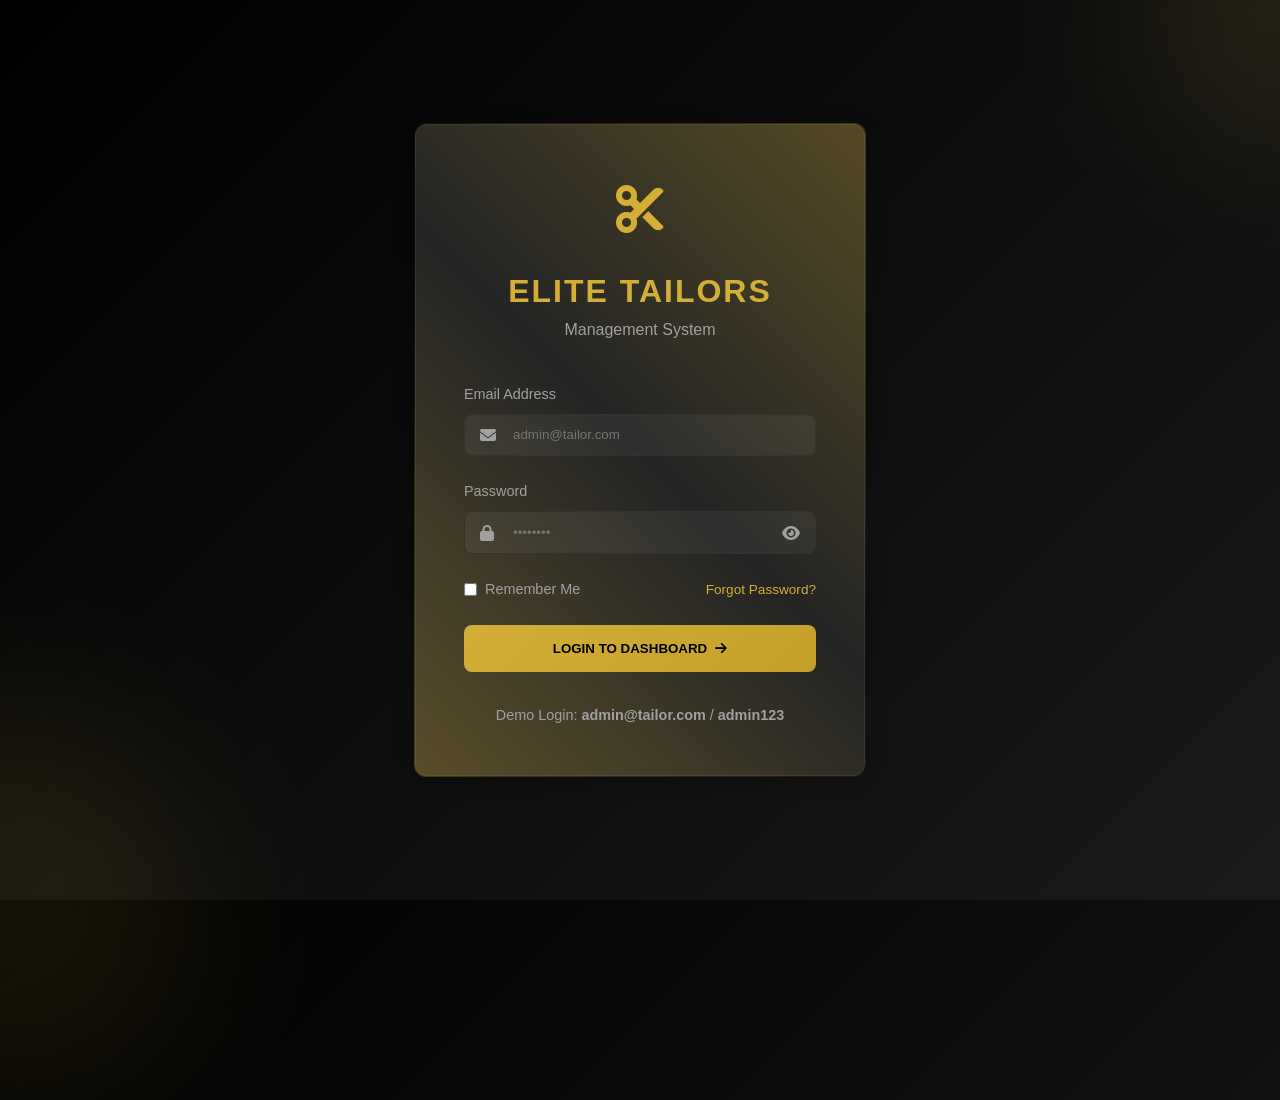
==== index.html @ 6ce7b5b6 "Initial commit: Tailor Management System premium dashboard" ====
<!DOCTYPE html>
<html lang="en">
<head>
    <meta charset="UTF-8">
    <meta name="viewport" content="width=device-width, initial-scale=1.0">
    <title>Login | Tailor Management System</title>
    <link rel="stylesheet" href="https://cdnjs.cloudflare.com/ajax/libs/font-awesome/6.4.0/css/all.min.css">
    <link rel="stylesheet" href="css/style.css">
    <style>
        body {
            display: flex;
            align-items: center;
            justify-content: center;
            min-height: 100vh;
            background: linear-gradient(135deg, #000 0%, #1a1a1a 100%);
            overflow: hidden;
        }

        .login-card {
            width: 100%;
            max-width: 450px;
            padding: 3rem;
            position: relative;
            z-index: 10;
        }

        .login-card::before {
            content: '';
            position: absolute;
            top: -2px;
            left: -2px;
            right: -2px;
            bottom: -2px;
            background: linear-gradient(45deg, var(--primary-gold), transparent, var(--secondary-gold));
            z-index: -1;
            border-radius: var(--border-radius);
            opacity: 0.3;
        }

        .login-header {
            text-align: center;
            margin-bottom: 2.5rem;
        }

        .login-header h1 {
            color: var(--primary-gold);
            font-size: 2rem;
            margin-top: 1rem;
            letter-spacing: 2px;
        }

        .login-logo {
            font-size: 3rem;
            color: var(--primary-gold);
        }

        .login-footer {
            margin-top: 2rem;
            text-align: center;
            color: var(--text-muted);
            font-size: 0.9rem;
        }

        .bg-decor {
            position: absolute;
            width: 100%;
            height: 100%;
            top: 0;
            left: 0;
            z-index: 1;
            pointer-events: none;
        }

        .circle {
            position: absolute;
            border-radius: 50%;
            background: var(--primary-gold);
            filter: blur(80px);
            opacity: 0.1;
        }

        .c1 { width: 300px; height: 300px; top: -150px; right: -150px; }
        .c2 { width: 400px; height: 400px; bottom: -200px; left: -200px; }
    </style>
</head>
<body>
    <div class="bg-decor">
        <div class="circle c1"></div>
        <div class="circle c2"></div>
    </div>

    <div class="card login-card slide-in">
        <div class="login-header">
            <div class="login-logo">
                <i class="fas fa-scissors"></i>
            </div>
            <h1>ELITE TAILORS</h1>
            <p style="color: var(--text-muted)">Management System</p>
        </div>

        <form id="loginForm">
            <div class="form-group">
                <label>Email Address</label>
                <div style="position: relative;">
                    <i class="fas fa-envelope" style="position: absolute; left: 1rem; top: 50%; transform: translateY(-50%); color: var(--text-muted)"></i>
                    <input type="email" id="email" class="form-control" placeholder="admin@tailor.com" required style="padding-left: 3rem;">
                </div>
            </div>
            <div class="form-group">
                <label>Password</label>
                <div style="position: relative;">
                    <i class="fas fa-lock" style="position: absolute; left: 1rem; top: 50%; transform: translateY(-50%); color: var(--text-muted)"></i>
                    <input type="password" id="password" class="form-control" placeholder="••••••••" required style="padding-left: 3rem; padding-right: 3rem;">
                    <i class="fas fa-eye" id="togglePassword" style="position: absolute; right: 1rem; top: 50%; transform: translateY(-50%); cursor: pointer; color: var(--text-muted)"></i>
                </div>
            </div>
            <div class="form-group" style="display: flex; align-items: center; justify-content: space-between;">
                <label style="display: flex; align-items: center; cursor: pointer; margin-bottom: 0;">
                    <input type="checkbox" style="margin-right: 0.5rem; accent-color: var(--primary-gold);"> Remember Me
                </label>
                <a href="#" style="color: var(--primary-gold); text-decoration: none; font-size: 0.85rem;">Forgot Password?</a>
            </div>
            <button type="submit" class="btn btn-primary" style="width: 100%; justify-content: center; padding: 1rem;">
                LOGIN TO DASHBOARD <i class="fas fa-arrow-right"></i>
            </button>
        </form>

        <div class="login-footer">
            <p>Demo Login: <strong>admin@tailor.com</strong> / <strong>admin123</strong></p>
        </div>
    </div>

    <script src="js/storage.js"></script>
    <script src="js/utils.js"></script>
    <script>
        document.getElementById('togglePassword').addEventListener('click', function() {
            const password = document.getElementById('password');
            const type = password.getAttribute('type') === 'password' ? 'text' : 'password';
            password.setAttribute('type', type);
            this.classList.toggle('fa-eye-slash');
        });

        document.getElementById('loginForm').addEventListener('submit', function(e) {
            e.preventDefault();
            const email = document.getElementById('email').value;
            const password = document.getElementById('password').value;

            if (Storage.login(email, password)) {
                UI.showNotification('Login successful! Redirecting...', 'success');
                setTimeout(() => {
                    window.location.href = 'dashboard.html';
                }, 1000);
            } else {
                UI.showNotification('Invalid credentials. Please try again.', 'error');
            }
        });
    </script>
</body>
</html>
---- css/style.css ----
/* 
    Tailor Management System - Core Styles
    Theme: Black & Gold Luxury
*/

@import 'animations.css';
@import 'responsive.css';

:root {
    /* Color Palette */
    --primary-gold: #D4AF37;
    --secondary-gold: #C5A028;
    --dark-bg: #0F0F0F;
    --sidebar-bg: #1A1A1A;
    --card-bg: #242424;
    --text-main: #FFFFFF;
    --text-muted: #A0A0A0;
    --accent-color: #D4AF37;
    --border-color: #333333;
    --success: #28a745;
    --warning: #ffc107;
    --danger: #dc3545;
    
    /* Spacing & Transitions */
    --transition-speed: 0.3s;
    --border-radius: 12px;
    --glass-bg: rgba(255, 255, 255, 0.05);
    --glass-border: rgba(255, 255, 255, 0.1);
}

[data-theme="light"] {
    --primary-gold: #B8860B;
    --secondary-gold: #996515;
    --dark-bg: #F5F5F5;
    --sidebar-bg: #FFFFFF;
    --card-bg: #FFFFFF;
    --text-main: #1A1A1A;
    --text-muted: #666666;
    --border-color: #E0E0E0;
    --glass-bg: rgba(0, 0, 0, 0.05);
    --glass-border: rgba(0, 0, 0, 0.1);
}

* {
    margin: 0;
    padding: 0;
    box-sizing: border-box;
    font-family: 'Inter', 'Segoe UI', Roboto, sans-serif;
}

body {
    background-color: var(--dark-bg);
    color: var(--text-main);
    line-height: 1.6;
    overflow-x: hidden;
}

/* Layout */
.app-container {
    display: flex;
    min-height: 100vh;
}

/* Sidebar */
.sidebar {
    width: 260px;
    background-color: var(--sidebar-bg);
    border-right: 1px solid var(--border-color);
    display: flex;
    flex-direction: column;
    transition: width var(--transition-speed);
    z-index: 1000;
}

.sidebar.collapsed {
    width: 80px;
}

.logo-container {
    padding: 2rem;
    display: flex;
    align-items: center;
    gap: 1rem;
    border-bottom: 1px solid var(--border-color);
}

.logo-icon {
    width: 40px;
    height: 40px;
    background: linear-gradient(135deg, var(--primary-gold), var(--secondary-gold));
    border-radius: 8px;
    display: flex;
    align-items: center;
    justify-content: center;
    color: #000;
    font-weight: bold;
    font-size: 1.2rem;
}

.logo-text {
    font-size: 1.1rem;
    font-weight: 700;
    color: var(--primary-gold);
    letter-spacing: 1px;
    white-space: nowrap;
}

.sidebar.collapsed .logo-text {
    display: none;
}

.nav-menu {
    flex: 1;
    padding: 1.5rem 0;
}

.nav-item {
    padding: 0.8rem 2rem;
    display: flex;
    align-items: center;
    gap: 1rem;
    color: var(--text-muted);
    text-decoration: none;
    transition: all var(--transition-speed);
    border-left: 3px solid transparent;
}

.nav-item:hover, .nav-item.active {
    color: var(--primary-gold);
    background-color: var(--glass-bg);
    border-left-color: var(--primary-gold);
}

.nav-item i {
    font-size: 1.2rem;
    width: 24px;
    text-align: center;
}

.sidebar.collapsed .nav-item span {
    display: none;
}

/* Main Content Area */
.main-content {
    flex: 1;
    display: flex;
    flex-direction: column;
    min-width: 0;
}

header {
    height: 70px;
    background-color: var(--sidebar-bg);
    border-bottom: 1px solid var(--border-color);
    display: flex;
    align-items: center;
    justify-content: space-between;
    padding: 0 2rem;
}

.header-left {
    display: flex;
    align-items: center;
    gap: 1.5rem;
}

.sidebar-toggle {
    cursor: pointer;
    font-size: 1.2rem;
    color: var(--text-muted);
}

.page-title {
    font-size: 1.4rem;
    font-weight: 600;
}

.header-right {
    display: flex;
    align-items: center;
    gap: 1.5rem;
}

/* Common UI Elements */
.content-wrapper {
    padding: 2rem;
    flex: 1;
    overflow-y: auto;
}

.card {
    background-color: var(--card-bg);
    border: 1px solid var(--border-color);
    border-radius: var(--border-radius);
    padding: 1.5rem;
    box-shadow: 0 4px 20px rgba(0, 0, 0, 0.3);
}

.btn {
    padding: 0.7rem 1.5rem;
    border-radius: 8px;
    border: none;
    cursor: pointer;
    font-weight: 600;
    transition: all var(--transition-speed);
    display: inline-flex;
    align-items: center;
    gap: 0.5rem;
}

.btn-primary {
    background: linear-gradient(135deg, var(--primary-gold), var(--secondary-gold));
    color: #000;
}

.btn-primary:hover {
    transform: translateY(-2px);
    box-shadow: 0 4px 15px rgba(212, 175, 55, 0.3);
}

.btn-outline {
    background: transparent;
    border: 1px solid var(--primary-gold);
    color: var(--primary-gold);
}

.btn-outline:hover {
    background: var(--primary-gold);
    color: #000;
}

/* Forms */
.form-group {
    margin-bottom: 1.5rem;
}

.form-group label {
    display: block;
    margin-bottom: 0.5rem;
    color: var(--text-muted);
    font-size: 0.9rem;
}

.form-control {
    width: 100%;
    padding: 0.8rem 1rem;
    background-color: rgba(255, 255, 255, 0.05);
    border: 1px solid var(--border-color);
    border-radius: 8px;
    color: #fff;
    outline: none;
}

.form-control:focus {
    border-color: var(--primary-gold);
    background-color: rgba(255, 255, 255, 0.08);
}

/* Notifications */
.notification {
    position: fixed;
    top: 20px;
    right: 20px;
    padding: 1rem 1.5rem;
    border-radius: 8px;
    z-index: 2000;
    display: flex;
    align-items: center;
    gap: 1rem;
    min-width: 300px;
    box-shadow: 0 10px 30px rgba(0, 0, 0, 0.5);
}

.notification.success { background: #1b5e20; border-left: 5px solid #4caf50; }
.notification.error { background: #b71c1c; border-left: 5px solid #f44336; }

/* Animations */
@keyframes slideIn {
    from { transform: translateX(100%); opacity: 0; }
    to { transform: translateX(0); opacity: 1; }
}

.slide-in { animation: slideIn 0.3s ease-out forwards; }
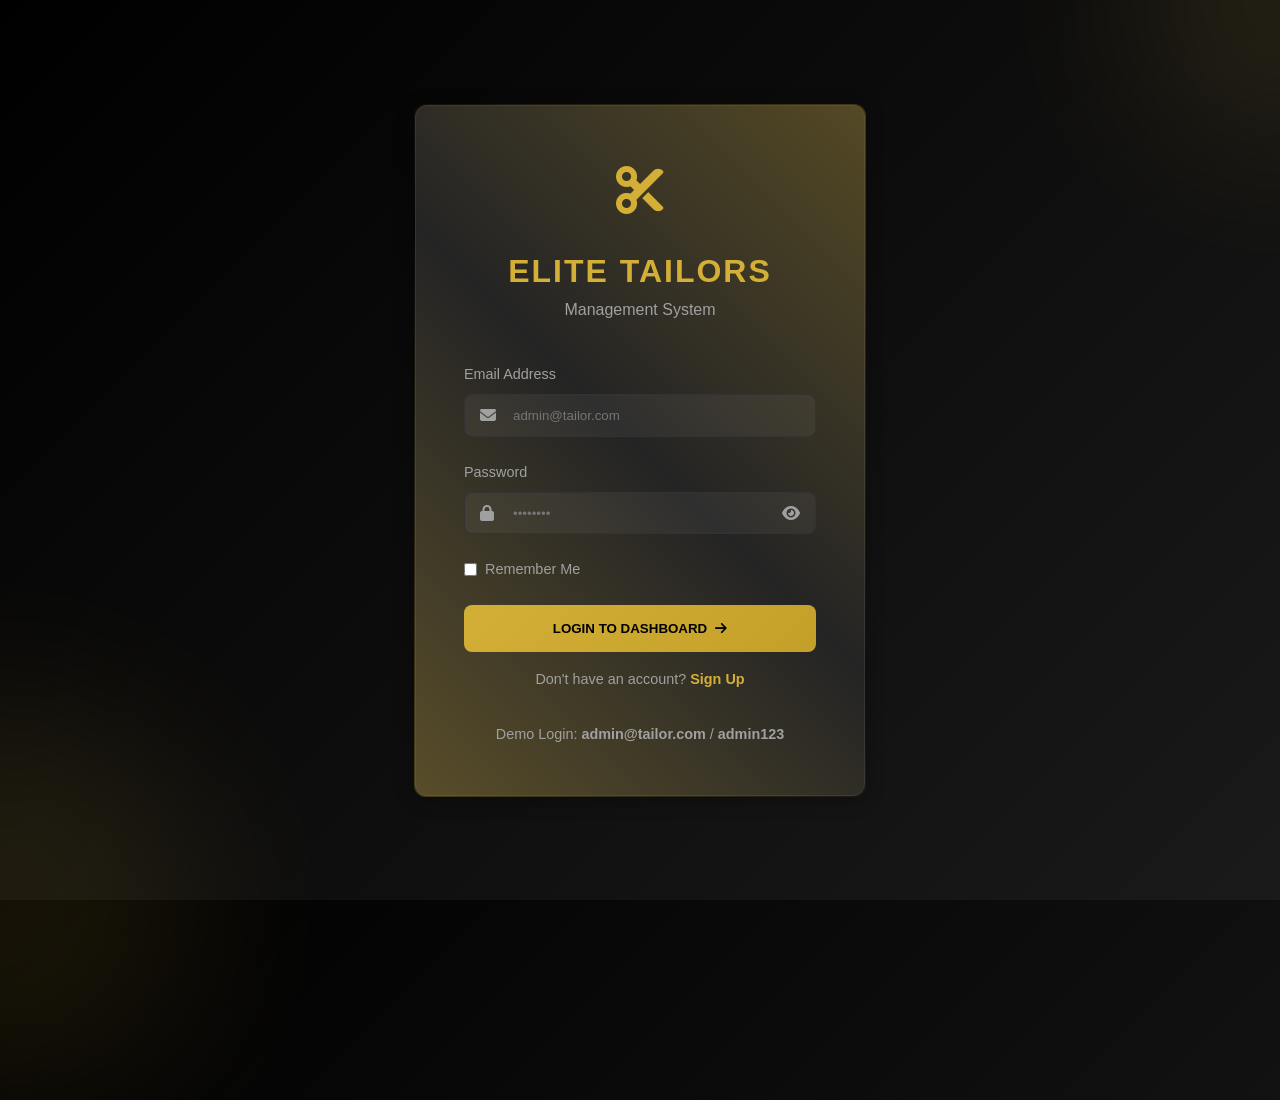
==== commit 45553a09: "Added signup functionality and multi-user support" ====
--- a/index.html
+++ b/index.html
@@ -95,9 +95,10 @@
                 <i class="fas fa-scissors"></i>
             </div>
             <h1>ELITE TAILORS</h1>
-            <p style="color: var(--text-muted)">Management System</p>
+            <p style="color: var(--text-muted)" id="pageSubtitle">Management System</p>
         </div>
 
+        <!-- Login Form -->
         <form id="loginForm">
             <div class="form-group">
                 <label>Email Address</label>
@@ -111,21 +112,55 @@
                 <div style="position: relative;">
                     <i class="fas fa-lock" style="position: absolute; left: 1rem; top: 50%; transform: translateY(-50%); color: var(--text-muted)"></i>
                     <input type="password" id="password" class="form-control" placeholder="••••••••" required style="padding-left: 3rem; padding-right: 3rem;">
-                    <i class="fas fa-eye" id="togglePassword" style="position: absolute; right: 1rem; top: 50%; transform: translateY(-50%); cursor: pointer; color: var(--text-muted)"></i>
+                    <i class="fas fa-eye toggle-password" style="position: absolute; right: 1rem; top: 50%; transform: translateY(-50%); cursor: pointer; color: var(--text-muted)"></i>
                 </div>
             </div>
             <div class="form-group" style="display: flex; align-items: center; justify-content: space-between;">
                 <label style="display: flex; align-items: center; cursor: pointer; margin-bottom: 0;">
                     <input type="checkbox" style="margin-right: 0.5rem; accent-color: var(--primary-gold);"> Remember Me
                 </label>
-                <a href="#" style="color: var(--primary-gold); text-decoration: none; font-size: 0.85rem;">Forgot Password?</a>
-            </div>
-            <button type="submit" class="btn btn-primary" style="width: 100%; justify-content: center; padding: 1rem;">
+            </div>
+            <button type="submit" class="btn btn-primary" style="width: 100%; justify-content: center; padding: 1rem; margin-bottom: 1rem;">
                 LOGIN TO DASHBOARD <i class="fas fa-arrow-right"></i>
             </button>
+            <p style="text-align: center; font-size: 0.9rem; color: var(--text-muted);">
+                Don't have an account? <a href="#" id="showSignup" style="color: var(--primary-gold); text-decoration: none; font-weight: bold;">Sign Up</a>
+            </p>
         </form>
 
-        <div class="login-footer">
+        <!-- Signup Form (Hidden by default) -->
+        <form id="signupForm" style="display: none;">
+            <div class="form-group">
+                <label>Full Name</label>
+                <div style="position: relative;">
+                    <i class="fas fa-user" style="position: absolute; left: 1rem; top: 50%; transform: translateY(-50%); color: var(--text-muted)"></i>
+                    <input type="text" id="signupName" class="form-control" placeholder="Your Name" required style="padding-left: 3rem;">
+                </div>
+            </div>
+            <div class="form-group">
+                <label>Email Address</label>
+                <div style="position: relative;">
+                    <i class="fas fa-envelope" style="position: absolute; left: 1rem; top: 50%; transform: translateY(-50%); color: var(--text-muted)"></i>
+                    <input type="email" id="signupEmail" class="form-control" placeholder="name@example.com" required style="padding-left: 3rem;">
+                </div>
+            </div>
+            <div class="form-group">
+                <label>Password</label>
+                <div style="position: relative;">
+                    <i class="fas fa-lock" style="position: absolute; left: 1rem; top: 50%; transform: translateY(-50%); color: var(--text-muted)"></i>
+                    <input type="password" id="signupPassword" class="form-control" placeholder="••••••••" required style="padding-left: 3rem; padding-right: 3rem;">
+                    <i class="fas fa-eye toggle-password" style="position: absolute; right: 1rem; top: 50%; transform: translateY(-50%); cursor: pointer; color: var(--text-muted)"></i>
+                </div>
+            </div>
+            <button type="submit" class="btn btn-primary" style="width: 100%; justify-content: center; padding: 1rem; margin-bottom: 1rem;">
+                CREATE ACCOUNT <i class="fas fa-user-plus"></i>
+            </button>
+            <p style="text-align: center; font-size: 0.9rem; color: var(--text-muted);">
+                Already have an account? <a href="#" id="showLogin" style="color: var(--primary-gold); text-decoration: none; font-weight: bold;">Login</a>
+            </p>
+        </form>
+
+        <div class="login-footer" id="demoNote">
             <p>Demo Login: <strong>admin@tailor.com</strong> / <strong>admin123</strong></p>
         </div>
     </div>
@@ -133,14 +168,42 @@
     <script src="js/storage.js"></script>
     <script src="js/utils.js"></script>
     <script>
-        document.getElementById('togglePassword').addEventListener('click', function() {
-            const password = document.getElementById('password');
-            const type = password.getAttribute('type') === 'password' ? 'text' : 'password';
-            password.setAttribute('type', type);
-            this.classList.toggle('fa-eye-slash');
+        const loginForm = document.getElementById('loginForm');
+        const signupForm = document.getElementById('signupForm');
+        const showSignup = document.getElementById('showSignup');
+        const showLogin = document.getElementById('showLogin');
+        const pageSubtitle = document.getElementById('pageSubtitle');
+        const demoNote = document.getElementById('demoNote');
+
+        // Toggle Password Visibility
+        document.querySelectorAll('.toggle-password').forEach(btn => {
+            btn.addEventListener('click', function() {
+                const input = this.previousElementSibling;
+                const type = input.getAttribute('type') === 'password' ? 'text' : 'password';
+                input.setAttribute('type', type);
+                this.classList.toggle('fa-eye-slash');
+            });
         });
 
-        document.getElementById('loginForm').addEventListener('submit', function(e) {
+        // Toggle Forms
+        showSignup.onclick = (e) => {
+            e.preventDefault();
+            loginForm.style.display = 'none';
+            signupForm.style.display = 'block';
+            pageSubtitle.textContent = 'Create New Account';
+            demoNote.style.opacity = '0';
+        };
+
+        showLogin.onclick = (e) => {
+            e.preventDefault();
+            signupForm.style.display = 'none';
+            loginForm.style.display = 'block';
+            pageSubtitle.textContent = 'Management System';
+            demoNote.style.opacity = '1';
+        };
+
+        // Login Logic
+        loginForm.addEventListener('submit', function(e) {
             e.preventDefault();
             const email = document.getElementById('email').value;
             const password = document.getElementById('password').value;
@@ -154,6 +217,24 @@
                 UI.showNotification('Invalid credentials. Please try again.', 'error');
             }
         });
+
+        // Signup Logic
+        signupForm.addEventListener('submit', function(e) {
+            e.preventDefault();
+            const name = document.getElementById('signupName').value;
+            const email = document.getElementById('signupEmail').value;
+            const password = document.getElementById('signupPassword').value;
+
+            const result = Storage.signup({ name, email, password });
+            if (result.success) {
+                UI.showNotification('Account created! You can now login.', 'success');
+                setTimeout(() => {
+                    showLogin.click();
+                }, 1500);
+            } else {
+                UI.showNotification(result.message, 'error');
+            }
+        });
     </script>
 </body>
 </html>
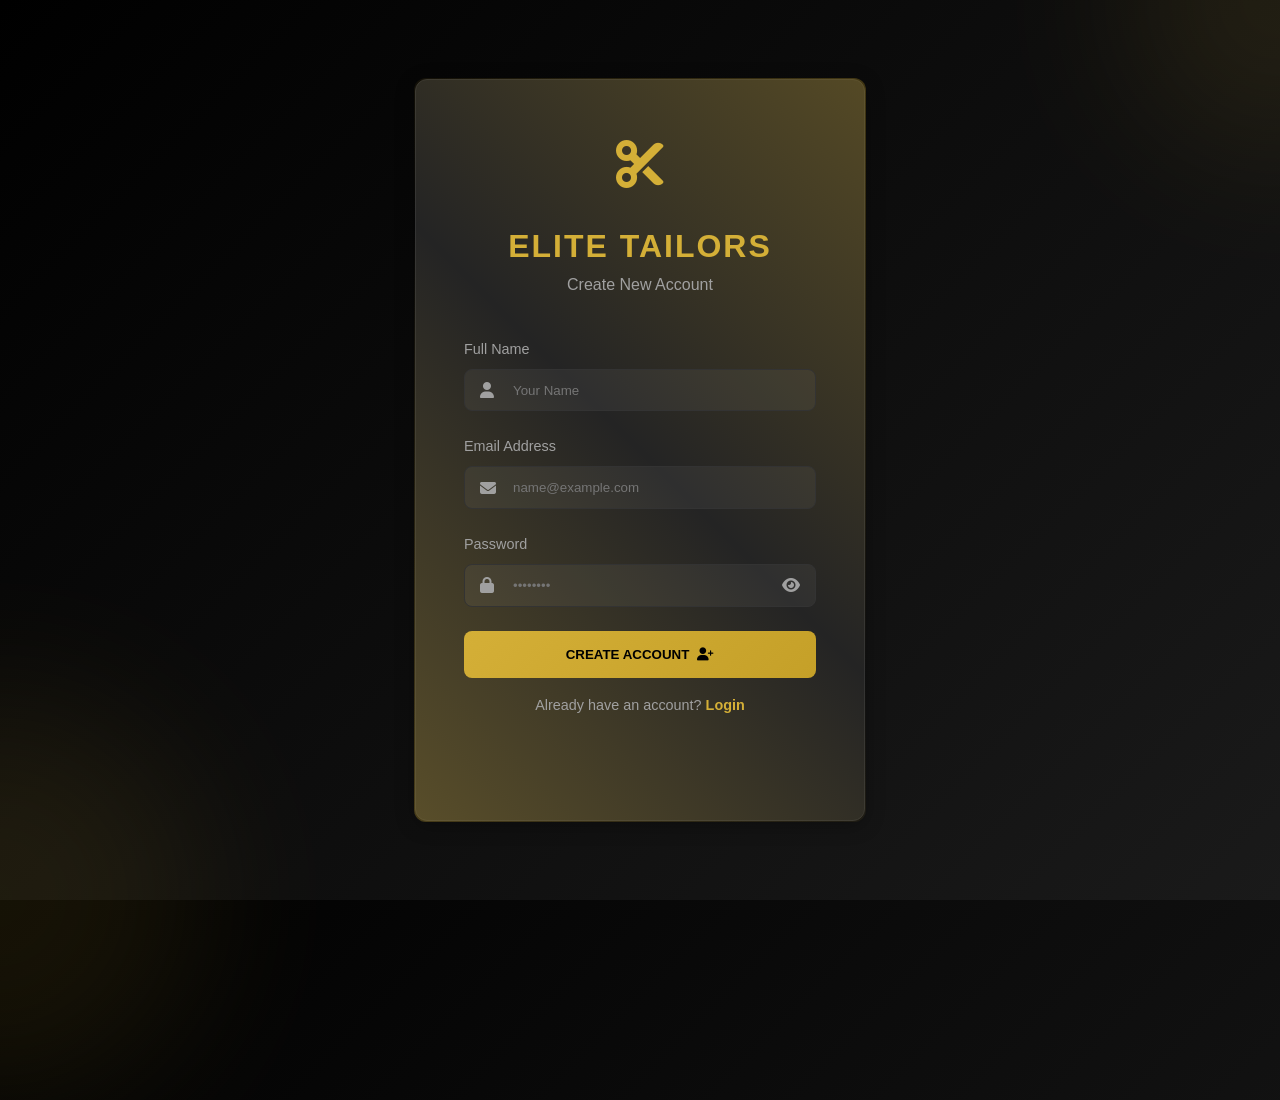
==== commit 52d75d6c: "Set Signup as the default initial view" ====
--- a/index.html
+++ b/index.html
@@ -95,11 +95,11 @@
                 <i class="fas fa-scissors"></i>
             </div>
             <h1>ELITE TAILORS</h1>
-            <p style="color: var(--text-muted)" id="pageSubtitle">Management System</p>
+            <p style="color: var(--text-muted)" id="pageSubtitle">Create New Account</p>
         </div>
 
-        <!-- Login Form -->
-        <form id="loginForm">
+        <!-- Login Form (Hidden by default) -->
+        <form id="loginForm" style="display: none;">
             <div class="form-group">
                 <label>Email Address</label>
                 <div style="position: relative;">
@@ -128,8 +128,8 @@
             </p>
         </form>
 
-        <!-- Signup Form (Hidden by default) -->
-        <form id="signupForm" style="display: none;">
+        <!-- Signup Form -->
+        <form id="signupForm">
             <div class="form-group">
                 <label>Full Name</label>
                 <div style="position: relative;">
@@ -160,7 +160,7 @@
             </p>
         </form>
 
-        <div class="login-footer" id="demoNote">
+        <div class="login-footer" id="demoNote" style="opacity: 0;">
             <p>Demo Login: <strong>admin@tailor.com</strong> / <strong>admin123</strong></p>
         </div>
     </div>
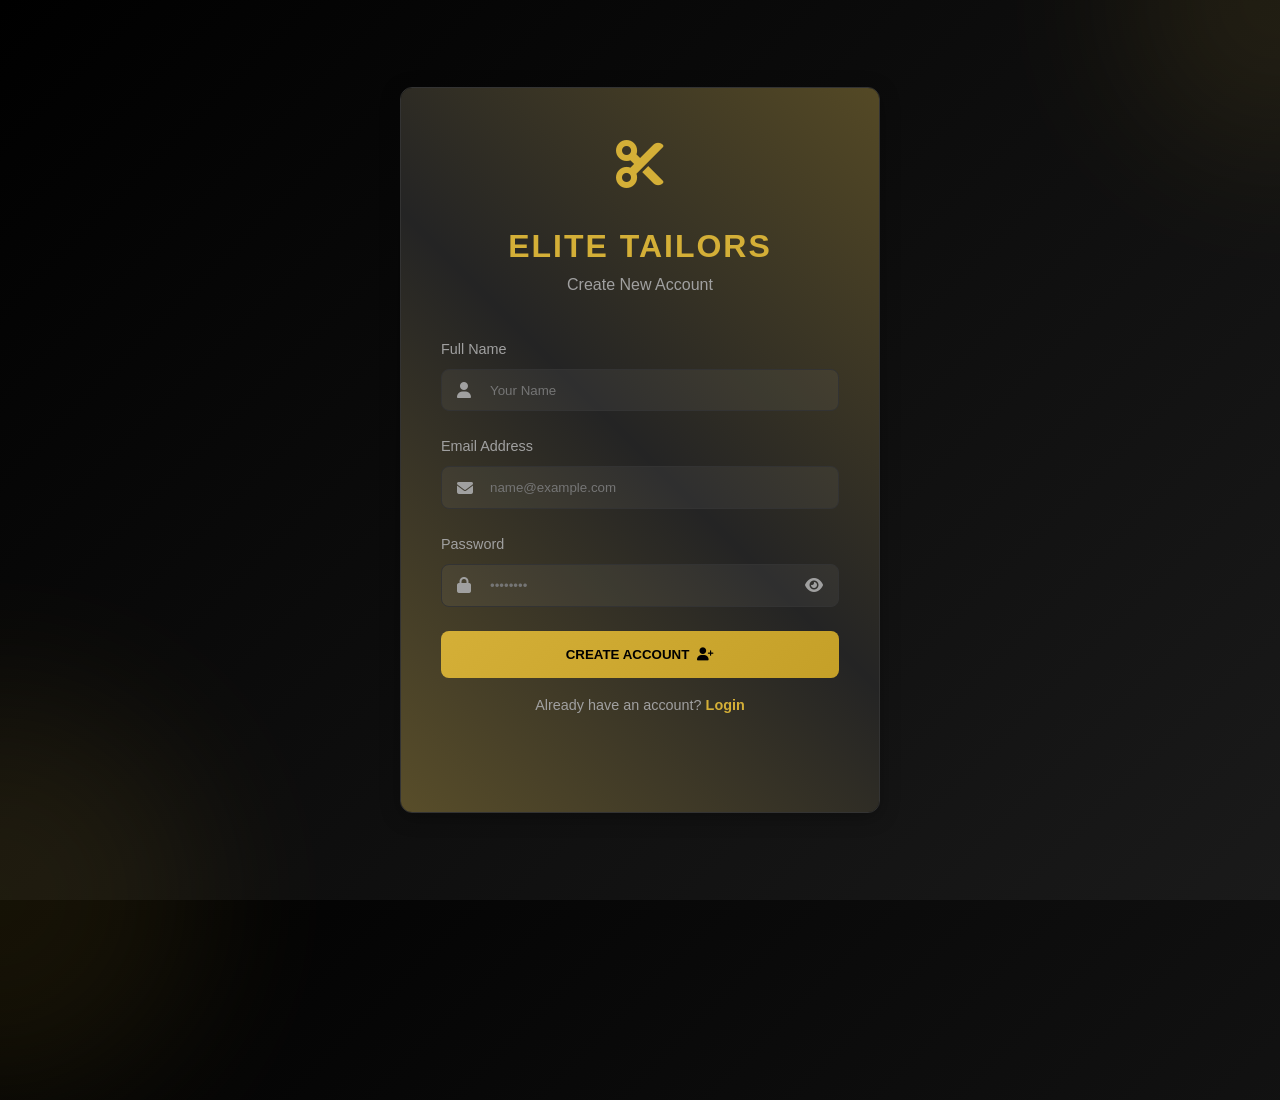
==== commit b58d2283: "Improved signup form responsiveness and scroll support" ====
--- a/index.html
+++ b/index.html
@@ -17,11 +17,37 @@
         }
 
         .login-card {
-            width: 100%;
-            max-width: 450px;
-            padding: 3rem;
+            width: 95%;
+            max-width: 480px;
+            padding: 2.5rem;
             position: relative;
             z-index: 10;
+            max-height: 90vh;
+            overflow-y: auto;
+            scrollbar-width: thin;
+            scrollbar-color: var(--primary-gold) transparent;
+        }
+
+        .login-card::-webkit-scrollbar {
+            width: 6px;
+        }
+
+        .login-card::-webkit-scrollbar-thumb {
+            background: var(--primary-gold);
+            border-radius: 10px;
+        }
+
+        @media (max-width: 480px) {
+            .login-card {
+                padding: 1.5rem;
+                width: 100%;
+                border-radius: 0;
+                max-height: 100vh;
+            }
+            body {
+                align-items: flex-start;
+                padding: 20px 0;
+            }
         }
 
         .login-card::before {
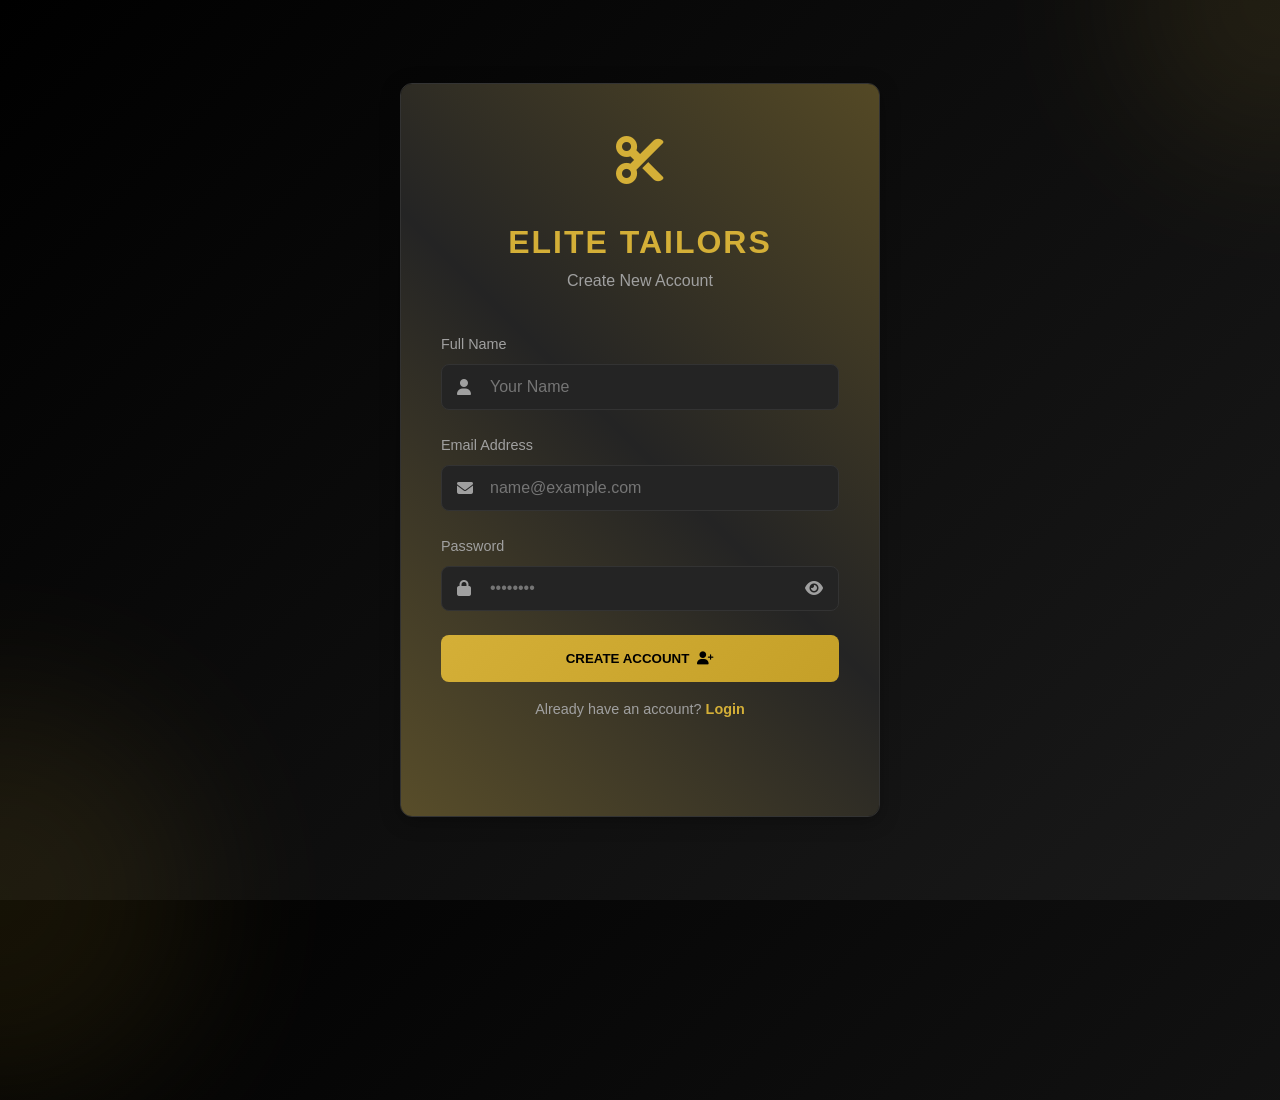
==== commit 5da77d87: "UI/UX Enhancements: Full responsive mobile-first redesign, fixed dropdown visibility issues, and tou" ====
--- a/index.html
+++ b/index.html
@@ -40,12 +40,14 @@
         @media (max-width: 480px) {
             .login-card {
                 padding: 1.5rem;
-                width: 100%;
-                border-radius: 0;
-                max-height: 100vh;
+                width: 95%;
+                margin: 20px auto;
+                border-radius: var(--border-radius);
+                max-height: none;
             }
             body {
-                align-items: flex-start;
+                align-items: center;
+                overflow-y: auto;
                 padding: 20px 0;
             }
         }
--- a/css/style.css
+++ b/css/style.css
@@ -235,6 +235,19 @@
     margin-bottom: 1.5rem;
 }
 
+.form-row {
+    display: grid;
+    grid-template-columns: 1fr 1fr;
+    gap: 1.5rem;
+}
+
+@media (max-width: 576px) {
+    .form-row {
+        grid-template-columns: 1fr;
+        gap: 0;
+    }
+}
+
 .form-group label {
     display: block;
     margin-bottom: 0.5rem;
@@ -245,16 +258,40 @@
 .form-control {
     width: 100%;
     padding: 0.8rem 1rem;
-    background-color: rgba(255, 255, 255, 0.05);
+    background-color: var(--card-bg);
     border: 1px solid var(--border-color);
     border-radius: 8px;
-    color: #fff;
+    color: var(--text-main);
     outline: none;
+    font-size: 1rem;
+    transition: all 0.3s ease;
+}
+
+select.form-control {
+    cursor: pointer;
+    appearance: none;
+    background-image: url("data:image/svg+xml,%3Csvg xmlns='http://www.w3.org/2000/svg' width='24' height='24' viewBox='0 0 24 24' fill='none' stroke='%23D4AF37' stroke-width='2' stroke-linecap='round' stroke-linejoin='round'%3E%3Cpolyline points='6 9 12 15 18 9'%3E%3C/polyline%3E%3C/svg%3E");
+    background-repeat: no-repeat;
+    background-position: right 1rem center;
+    background-size: 1em;
+    padding-right: 2.5rem;
+}
+
+/* Explicitly set option colors for all browsers */
+select.form-control option {
+    background-color: #1a1a1a; /* Fixed dark background for dark theme */
+    color: #ffffff;            /* Fixed white text for dark theme */
+}
+
+[data-theme="light"] select.form-control option {
+    background-color: #ffffff; /* White background for light theme */
+    color: #1a1a1a;            /* Dark text for light theme */
 }
 
 .form-control:focus {
     border-color: var(--primary-gold);
-    background-color: rgba(255, 255, 255, 0.08);
+    box-shadow: 0 0 0 2px rgba(212, 175, 55, 0.2);
+    background-color: var(--glass-bg);
 }
 
 /* Notifications */
